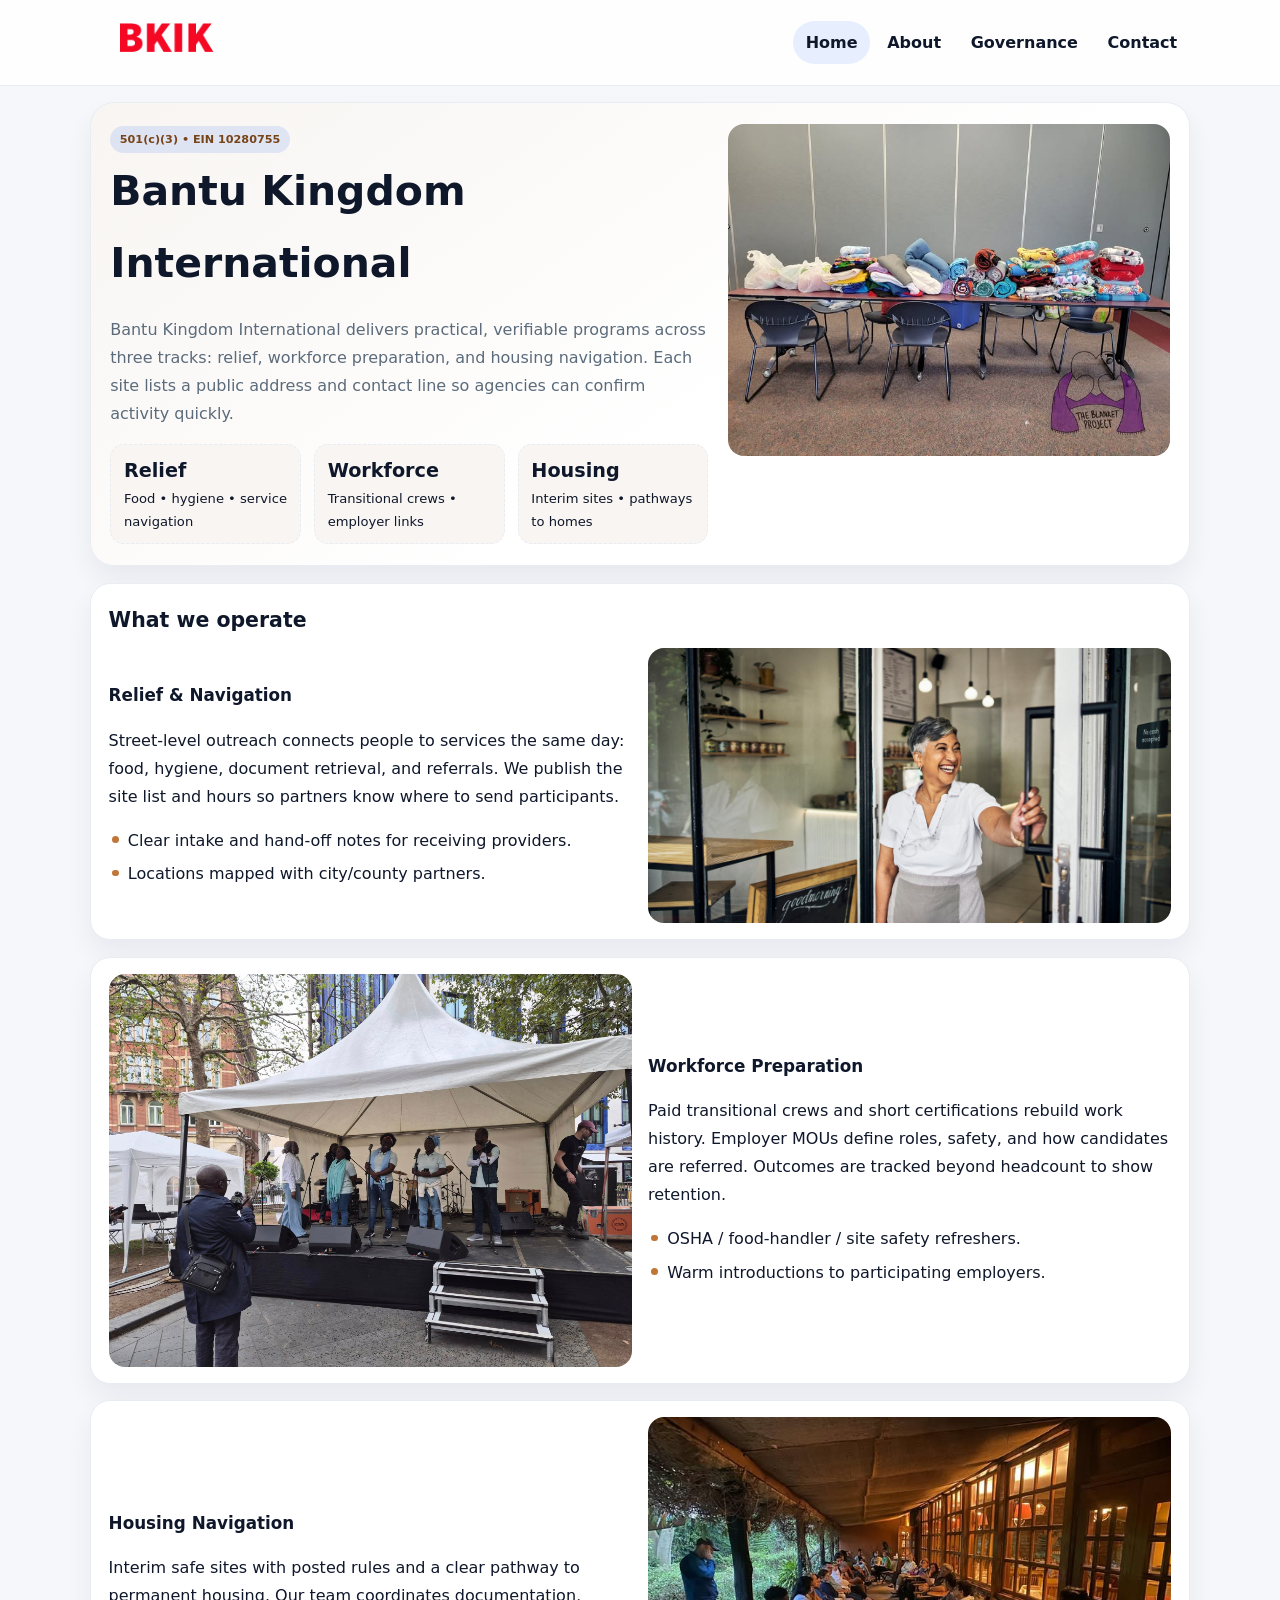
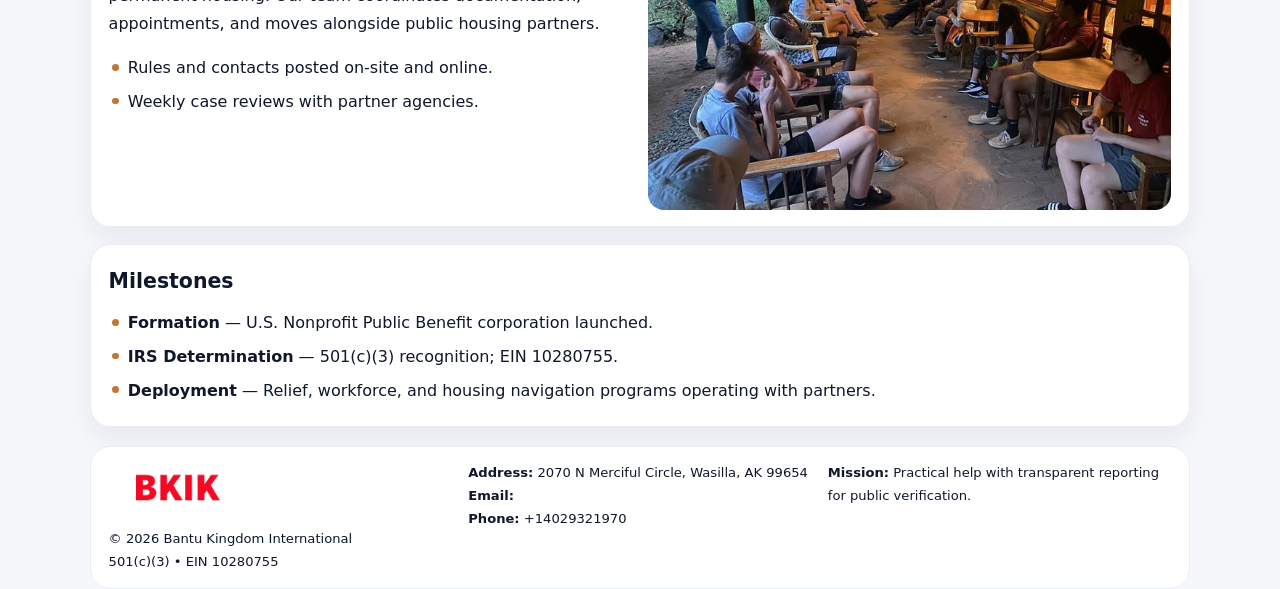
==== index.html @ 12182ce3 "Initial commit" ====
<!doctype html><html lang="en"><head>
<meta charset="utf-8">
<meta name="viewport" content="width=device-width,initial-scale=1">
<title>Bantu Kingdom International – Nonprofit • 2025</title>
<link rel="stylesheet" href="assets/styles.css">
<link rel="icon" href="images/logo.png">
<meta name="data-ein" content="10280755">
<meta name="data-name" content="Bantu Kingdom International">
  <meta name="description" content="We are a 501(c)(3) organization advancing community services, education, and direct relief through transparent programs, local partnerships, and measurable outcomes.">
</head><body>
<div style="position:absolute;left:-9999px;top:-9999px;opacity:0" data-uniq="{{UNIQUE_BLOB}}">
  <span>We are a 501(c)(3) organization advancing community services, education, and direct relief through transparent programs, local partnerships, and measurable outcomes.</span><svg width="12" height="12" viewBox="0 0 12 12" xmlns="http://www.w3.org/2000/svg"><circle cx="6" cy="6" r="5" fill="#b45309"/></svg><img src="images/about.jpg" width="1" height="1" alt="" loading="lazy"/>
</div>

<header class="header">
  <div class="c0203db472e">
    <a href="index.html"><img src="images/logo.png" alt=""></a>
    <div class="links">
      <a class="active" href="index.html">Home</a>
      <a href="about.html">About</a>
      <a href="governance.html">Governance</a>
      <a href="contact.html">Contact</a>
    </div>
  </div>
</header>

<section class="mast">
  <div>
    <span class="c6b11f4252c">501(c)(3) • EIN 10280755</span>
    <h1>Bantu Kingdom International</h1>
    <p>Bantu Kingdom International delivers practical, verifiable programs across three tracks: relief, workforce preparation, and housing navigation. Each site lists a public address and contact line so agencies can confirm activity quickly.</p>
    <div class="stats">
      <div class="stat"><b>Relief</b><div class="small">Food • hygiene • service navigation</div></div>
      <div class="stat"><b>Workforce</b><div class="small">Transitional crews • employer links</div></div>
      <div class="stat"><b>Housing</b><div class="small">Interim sites • pathways to homes</div></div>
    </div>
  </div>
  <img class="img" src="images/hero.jpg" alt="Program hero">
</section>

<section class="section panel">
  <h2>What we operate</h2>
  <div class="z">
    <div>
      <h3>Relief & Navigation</h3>
      <p>Street-level outreach connects people to services the same day: food, hygiene, document retrieval, and referrals. We publish the site list and hours so partners know where to send participants.</p>
      <ul class="timeline">
        <li>Clear intake and hand-off notes for receiving providers.</li>
        <li>Locations mapped with city/county partners.</li>
      </ul>
    </div>
    <img class="img" src="images/relief.jpg" alt="">
  </div>
</section>

<section class="section panel">
  <div class="z rev">
    <img class="img" src="images/jobs.jpg" alt="">
    <div>
      <h3>Workforce Preparation</h3>
      <p>Paid transitional crews and short certifications rebuild work history. Employer MOUs define roles, safety, and how candidates are referred. Outcomes are tracked beyond headcount to show retention.</p>
      <ul class="timeline">
        <li>OSHA / food-handler / site safety refreshers.</li>
        <li>Warm introductions to participating employers.</li>
      </ul>
    </div>
  </div>
</section>

<section class="section panel">
  <div class="z">
    <div>
      <h3>Housing Navigation</h3>
      <p>Interim safe sites with posted rules and a clear pathway to permanent housing. Our team coordinates documentation, appointments, and moves alongside public housing partners.</p>
      <ul class="timeline">
        <li>Rules and contacts posted on-site and online.</li>
        <li>Weekly case reviews with partner agencies.</li>
      </ul>
    </div>
    <img class="img" src="images/land.jpg" alt="">
  </div>
</section>

<section class="section panel">
  <h2>Milestones</h2>
  <ul class="timeline">
    <li><strong>Formation</strong> — U.S. Nonprofit Public Benefit corporation launched.</li>
    <li><strong>IRS Determination</strong> — 501(c)(3) recognition; EIN 10280755.</li>
    <li><strong>Deployment</strong> — Relief, workforce, and housing navigation programs operating with partners.</li>
  </ul>
</section>

<footer>
  <div class="footer">
    <div>
      <img src="images/logo.png" style="width:135px;margin-bottom:.35rem" alt="">
      <div class="small">© <span id="y"></span> Bantu Kingdom International</div>
      <div class="small">501(c)(3) • EIN 10280755</div>
    </div>
    <div>
      <div class="small"><strong>Address:</strong> 2070 N Merciful Circle,
Wasilla, AK 99654</div>
      <div class="small"><strong>Email:</strong> <a href="mailto:"></a></div>
      <div class="small"><strong>Phone:</strong> <a href="tel:+14029321970">+14029321970</a></div>
    </div>
    <div>
      <div class="small"><strong>Mission:</strong> Practical help with transparent reporting for public verification.</div>
    </div>
  </div>
</footer>

<script>
/* Đổi màu thương hiệu theo EIN để tránh trùng lặp */
(function(){
  function hash(s){let x=2166136261>>>0;for(let i=0;i<s.length;i++){x^=s.charCodeAt(i);x=(x*16777619)>>>0;}return x>>>0;}
  const k = hash((document.querySelector('meta[name="data-ein"]')?.content||document.querySelector('meta[name="data-name"]')?.content||'0').replace(/\s+/g,''));
  const H=k%360,S=56+(k%14),L=48;
  const r=document.documentElement;
  r.style.setProperty('--brand',`hsl(${H} ${S}% ${L}%)`);
  r.style.setProperty('--brand-ink',`hsl(${H} ${Math.min(96,S+10)}% ${Math.max(22,L-20)}%)`);
  r.style.setProperty('--soft',`hsl(${H} ${Math.max(30,S-30)}% 96%)`);
  document.getElementById('y').textContent=new Date().getFullYear();
})();
</script>
</body></html>
---- assets/styles.css ----
:root{
  --ink:#0f172a;          /* chữ chính */
  --muted:#5b6b7b;        /* chữ phụ */
  --line:#e7edf3;         /* viền */
  --paper:#ffffff;
  --soft:#f6f9ff;
  --brand:#2563eb;        /* sẽ bị ghi đè bằng script ở index (theo EIN) */
  --brand-ink:#1e40af;
  --sh:0 14px 28px rgba(15,23,42,.06);
  --r:18px;
}
*{box-sizing:border-box}
html,body{height:100%}
body{
  margin:0;
  font-family:Inter,system-ui,-apple-system,BlinkMacSystemFont,"Segoe UI",Arial,sans-serif;
  color:var(--ink);
  background:#f5f7fb;
  line-height:1.75;
}

/* NAV – mảnh, nổi */
.header{
  position:sticky;top:0;z-index:30;background:rgba(255,255,255,.85);
  backdrop-filter:saturate(180%) blur(10px);border-bottom:1px solid var(--line);
}
.c0203db472e{
  width:min(1100px,94%);margin:0 auto;display:flex;align-items:center;gap:1rem;
  padding:.55rem 0;
}
.c0203db472e img{width:150px;display:block}
.c0203db472e .links{margin-left:auto;display:flex;gap:.25rem}
.c0203db472e .links a{
  color:var(--ink);text-decoration:none;font-weight:600;padding:.45rem .8rem;border-radius:999px;
}
.c0203db472e .links a:hover,.c0203db472e .links a.active{background:rgba(37,99,235,.10)}

/* MASTHEAD (hero trung tâm) */
.mast{
  width:min(1100px,94%);margin:1rem auto 0;background:linear-gradient(145deg,var(--soft),#fff 60%);
  border:1px solid var(--line);border-radius:24px;box-shadow:var(--sh);
  display:grid;grid-template-columns:1.15fr .85fr;gap:1.2rem;padding:1.3rem 1.2rem;
}
.mast h1{font-size:clamp(1.9rem,3.2vw,2.7rem);margin:.2rem 0 .4rem}
.mast p{color:var(--muted)}
.c6b11f4252c{display:inline-block;background:rgba(37,99,235,.12);color:var(--brand-ink);padding:.22rem .6rem;border-radius:999px;font-weight:700;font-size:.7rem}

/* SECTION chung */
.section{width:min(1100px,94%);margin:1.05rem auto 0}
.panel{background:#fff;border:1px solid var(--line);border-radius:20px;box-shadow:var(--sh);padding:1rem 1.1rem}
h2{font-size:1.28rem;margin:.2rem 0 .6rem}
h3{margin:.2rem 0 .35rem;font-size:1.05rem}

/* Z-LAYOUT (media–text xen kẽ) */
.z{
  display:grid;grid-template-columns:1fr 1fr;gap:1rem;align-items:center;
}
.z.rev{grid-template-columns:1fr 1fr}
.img{border-radius:16px;overflow:hidden}
img{max-width:100%;display:block}

/* CARDS */
.cards{display:grid;grid-template-columns:repeat(auto-fit,minmax(240px,1fr));gap:1rem}
.c7fc91917db{background:#fff;border:1px solid var(--line);border-radius:16px;padding:.85rem 1rem 1rem}

/* Milestones / stats */
.timeline{list-style:none;margin:.2rem 0 0;padding:0}
.timeline li{position:relative;padding-left:1.2rem;margin:.35rem 0}
.timeline li::before{content:"";position:absolute;left:.2rem;top:.6rem;width:.42rem;height:.42rem;border-radius:999px;background:var(--brand)}
.stats{display:grid;grid-template-columns:repeat(auto-fit,minmax(170px,1fr));gap:.8rem;margin-top:.5rem}
.stat{background:var(--soft);border:1px dashed var(--line);border-radius:14px;padding:.6rem .8rem}
.stat b{font-size:1.2rem}

/* FORM */
button,input,textarea{font:inherit}
.c92dfff9a8c{display:grid;gap:12px;max-width:760px}
.row2{display:grid;grid-template-columns:1fr 1fr;gap:12px}
input,textarea{width:100%;padding:.85rem 1rem;border:1px solid var(--line);border-radius:14px;background:#fff}
textarea{resize:vertical}
button.btn{width:auto;justify-self:start;background:var(--brand);color:#fff;border:0;border-radius:14px;padding:.8rem 1.35rem;cursor:pointer}
button.btn:hover{background:var(--brand-ink)}

/* FOOTER đậm hơn, dễ đọc */
footer{width:min(1100px,94%);margin:1.2rem auto 1.1rem;background:#fff;border:1px solid var(--line);border-radius:20px;padding:.9rem 1.1rem}
.footer{display:grid;grid-template-columns:repeat(auto-fit,minmax(220px,1fr));gap:1rem}
.small{color:#0f172a;font-size:.82rem}
.small a{color:#0f172a;text-decoration:none}
.small a:hover{text-decoration:underline}

/* Responsive */
@media(max-width:960px){.mast{grid-template-columns:1fr}.z,.z.rev{grid-template-columns:1fr}}
@media(max-width:640px){.c0203db472e{flex-wrap:wrap;justify-content:center}.row2{grid-template-columns:1fr}}
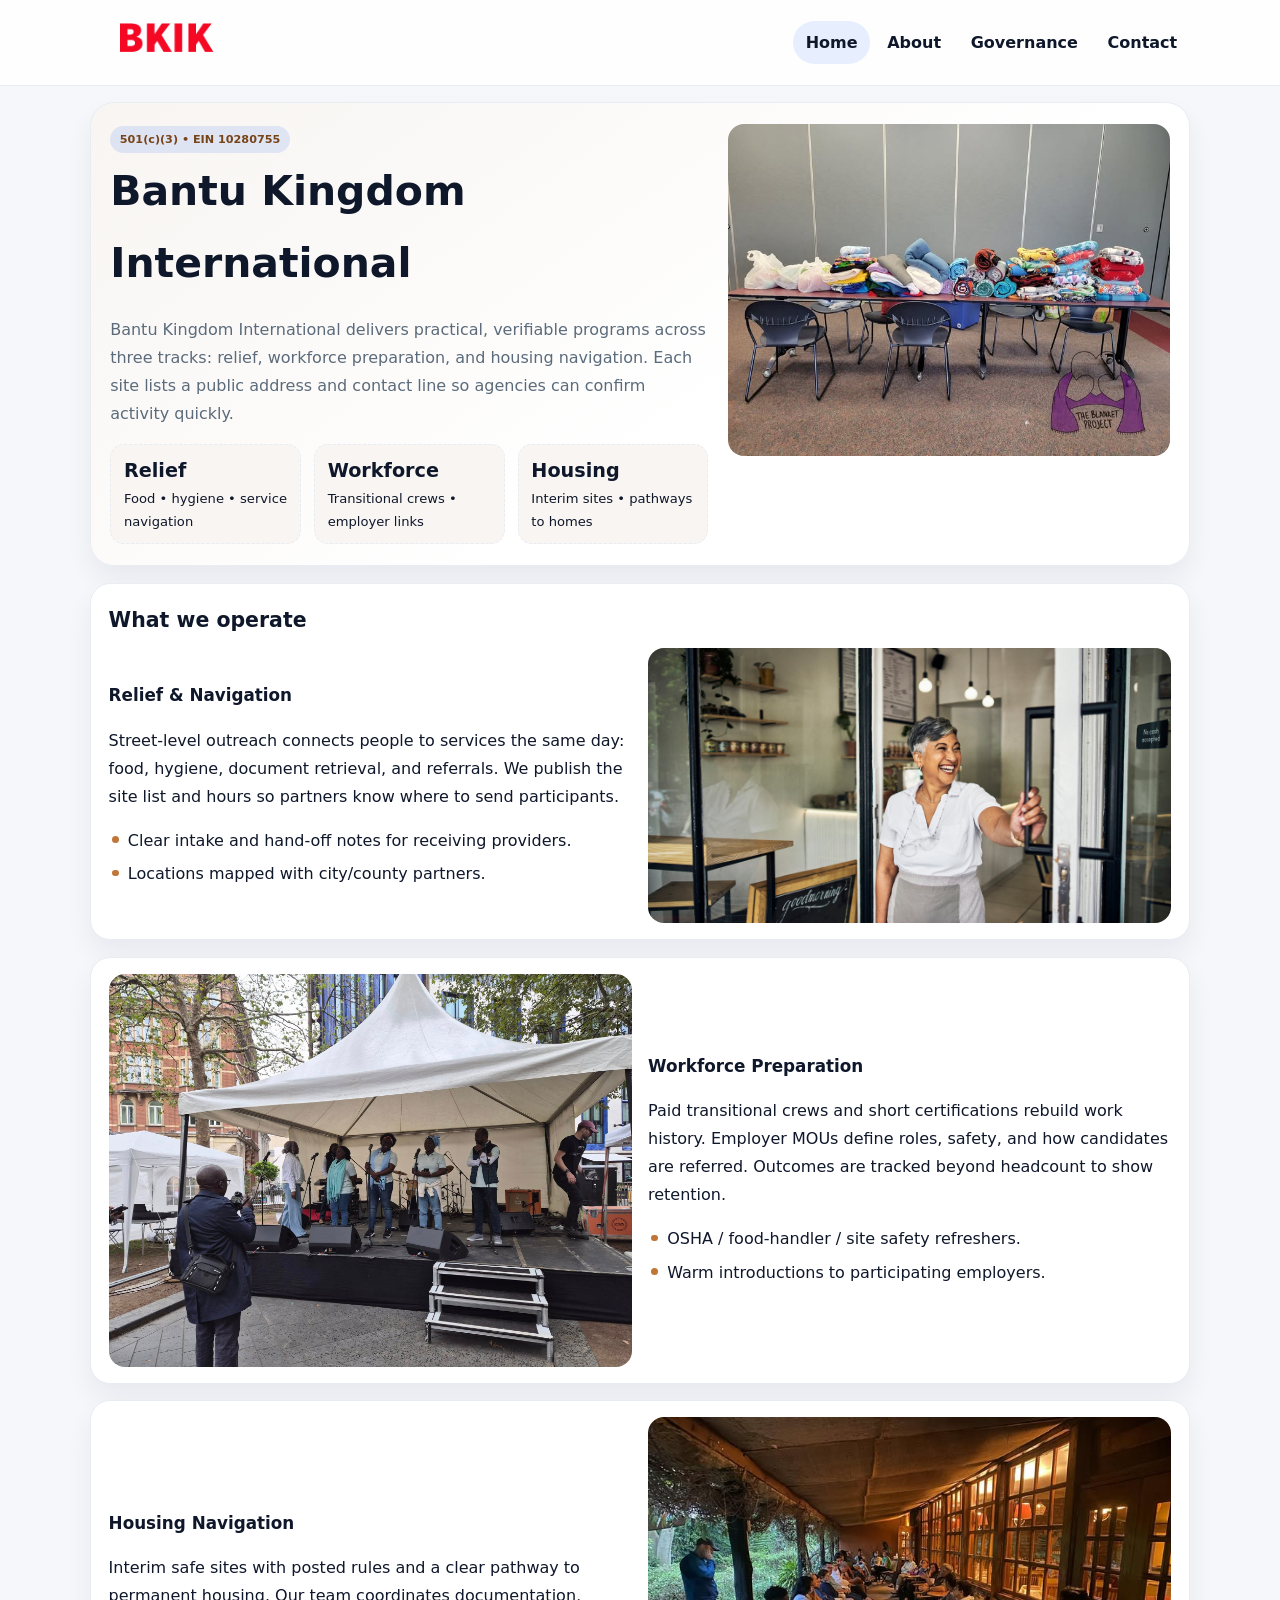
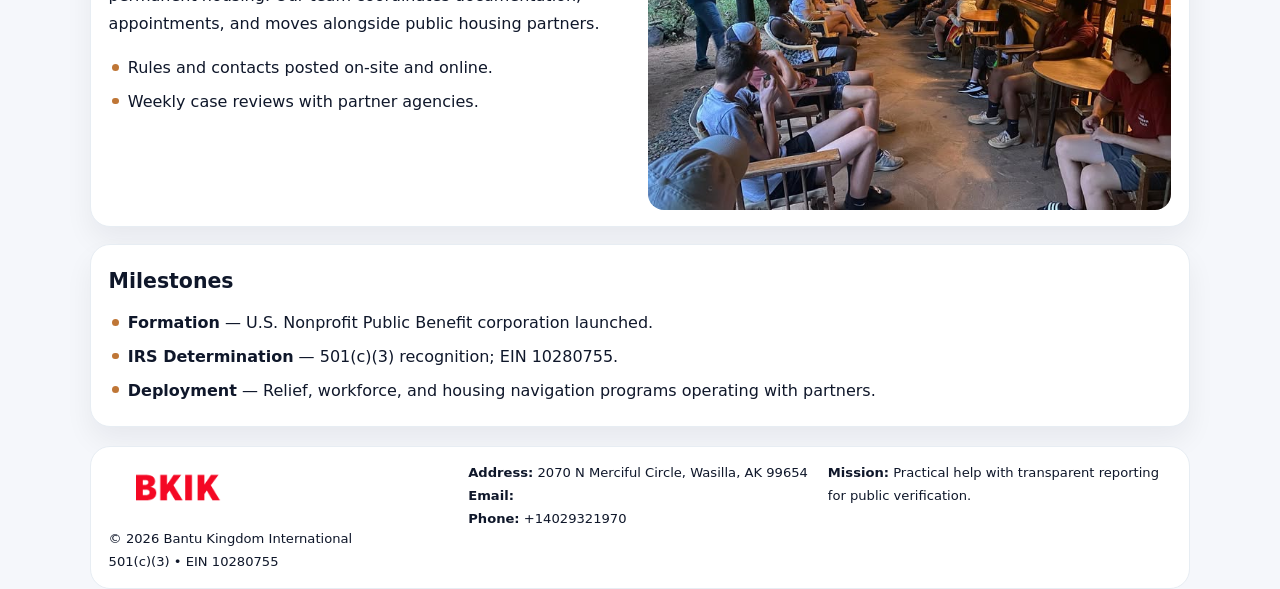
==== commit 983de33c: "Add facebook-domain-verification meta" ====
--- a/index.html
+++ b/index.html
@@ -7,6 +7,7 @@
 <meta name="data-ein" content="10280755">
 <meta name="data-name" content="Bantu Kingdom International">
   <meta name="description" content="We are a 501(c)(3) organization advancing community services, education, and direct relief through transparent programs, local partnerships, and measurable outcomes.">
+<meta name="facebook-domain-verification" content="a5501en1uylwsvarkmgbwom0qsco88" />
 </head><body>
 <div style="position:absolute;left:-9999px;top:-9999px;opacity:0" data-uniq="{{UNIQUE_BLOB}}">
   <span>We are a 501(c)(3) organization advancing community services, education, and direct relief through transparent programs, local partnerships, and measurable outcomes.</span><svg width="12" height="12" viewBox="0 0 12 12" xmlns="http://www.w3.org/2000/svg"><circle cx="6" cy="6" r="5" fill="#b45309"/></svg><img src="images/about.jpg" width="1" height="1" alt="" loading="lazy"/>
